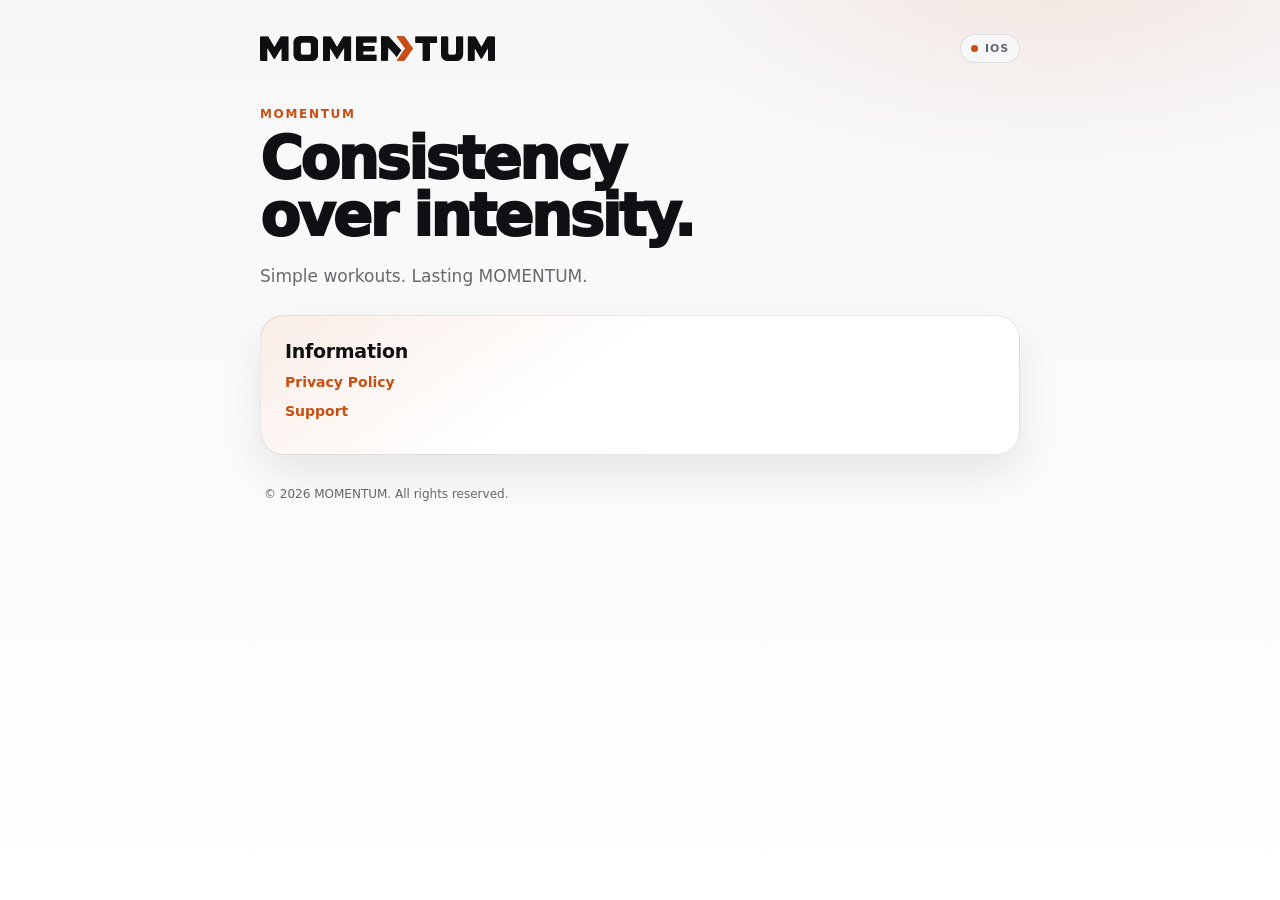
==== index.html @ db58442c "v0.1 Support pages" ====
<!doctype html><html lang="en-GB"><head>
<meta charset="utf-8"><meta name="viewport" content="width=device-width,initial-scale=1">
<meta name="theme-color" content="#0b0b0d">
<title>MOMENTUM</title><link rel="stylesheet" href="assets/site.css"></head>
<body><main class="shell">
<header class="topbar">
<img class="wordmark dark" src="assets/momentum-wordmark-dark.png" alt="MOMENTUM">
<img class="wordmark light" src="assets/momentum-wordmark-light.png" alt="MOMENTUM">
<span class="badge">iOS</span></header>
<section class="hero"><div class="kicker">MOMENTUM</div><h1>Consistency<br>over intensity.</h1>
<p>Simple workouts. Lasting MOMENTUM.</p></section>
<section class="card"><h2>Information</h2><p><a href="privacy/">Privacy Policy</a></p><p><a href="support/">Support</a></p></section>
<footer class="footer"><div>© 2026 MOMENTUM. All rights reserved.</div></footer>
</main></body></html>
---- assets/site.css ----
:root{
  --bg:#0b0b0d;
  --bg2:#101014;
  --card:rgba(25,25,29,.78);
  --card2:rgba(31,31,36,.72);
  --text:#f5f5f7;
  --heading:#ffffff;
  --muted:#a8a8af;
  --divider:rgba(255,255,255,.10);
  --glass-border:rgba(255,255,255,.11);
  --accent:#c84e12;
  --accent2:#e2672b;
  --accent-soft:rgba(200,78,18,.14);
  --shadow:0 18px 46px rgba(0,0,0,.28);
  color-scheme:dark;
}
@media (prefers-color-scheme: light){
  :root{
    --bg:#f7f7f8;
    --bg2:#ffffff;
    --card:rgba(255,255,255,.86);
    --card2:rgba(248,248,250,.9);
    --text:#25252a;
    --heading:#101014;
    --muted:#68686f;
    --divider:rgba(20,20,25,.11);
    --glass-border:rgba(20,20,25,.10);
    --accent-soft:rgba(200,78,18,.10);
    --shadow:0 18px 42px rgba(35,35,45,.10);
    color-scheme:light;
  }
}
*{box-sizing:border-box}
html{background:var(--bg)}
body{
  margin:0;
  min-height:100vh;
  background:
    radial-gradient(680px 340px at 82% -5%, rgba(200,78,18,.11), transparent 62%),
    linear-gradient(180deg,var(--bg),var(--bg2));
  color:var(--text);
  font-family:-apple-system,BlinkMacSystemFont,"SF Pro Text","SF Pro Display",Inter,system-ui,sans-serif;
  -webkit-font-smoothing:antialiased;
}
.shell{width:min(760px,calc(100% - 32px));margin:0 auto;padding:34px 0 64px}
.topbar{display:flex;align-items:center;justify-content:space-between;margin-bottom:44px}
.wordmark{display:block;width:min(235px,62vw);height:auto}
.wordmark.light{display:none}
@media (prefers-color-scheme:light){
  .wordmark.dark{display:none}
  .wordmark.light{display:block}
}
.badge{
  display:inline-flex;align-items:center;gap:7px;
  padding:7px 10px;border:1px solid var(--glass-border);border-radius:999px;
  background:var(--card2);color:var(--muted);font-size:11px;font-weight:800;
  letter-spacing:.08em;text-transform:uppercase
}
.badge::before{content:"";width:7px;height:7px;border-radius:50%;background:var(--accent)}
.hero{margin-bottom:26px}
.kicker{color:var(--accent);font-size:12px;font-weight:900;letter-spacing:.14em;text-transform:uppercase;margin-bottom:10px}
h1{margin:0;color:var(--heading);font-size:clamp(36px,8vw,58px);line-height:.98;letter-spacing:-.045em;font-weight:950}
.hero p{font-size:17px;line-height:1.55;color:var(--muted);margin:18px 0 0;max-width:650px}
.card{
  position:relative;
  padding:24px;
  margin-top:14px;
  border:1px solid var(--glass-border);
  border-radius:24px;
  background:
    linear-gradient(145deg,var(--accent-soft),transparent 42%),
    var(--card);
  box-shadow:var(--shadow);
  -webkit-backdrop-filter:blur(22px) saturate(140%);
  backdrop-filter:blur(22px) saturate(140%);
}
.card h2{font-size:19px;color:var(--heading);margin:0 0 9px;font-weight:900;letter-spacing:-.015em}
.card h3{font-size:15px;color:var(--heading);margin:19px 0 7px;font-weight:850}
.card p,.card li{font-size:14px;line-height:1.6;color:var(--muted)}
.card p{margin:7px 0}
.card ul{padding-left:19px;margin:8px 0}
.card strong{color:var(--text)}
a{color:var(--accent);text-decoration:none;font-weight:750}
a:hover{text-decoration:underline}
.rule{height:1px;background:var(--divider);margin:21px 0}
.meta{display:flex;gap:10px;flex-wrap:wrap;margin-top:16px}
.meta span{font-size:12px;color:var(--muted);padding:7px 10px;border-radius:999px;background:var(--card2);border:1px solid var(--divider)}
.form-grid{display:grid;gap:13px}
label{font-size:12px;color:var(--muted);font-weight:800;letter-spacing:.025em}
input,select,textarea{
  width:100%;margin-top:7px;padding:13px 14px;border-radius:14px;
  border:1px solid var(--glass-border);background:var(--card2);
  color:var(--heading);font:inherit;outline:none
}
textarea{min-height:145px;resize:vertical}
input:focus,select:focus,textarea:focus{border-color:rgba(200,78,18,.72);box-shadow:0 0 0 3px rgba(200,78,18,.10)}
button{
  width:100%;min-height:50px;border-radius:15px;border:1px solid #9f3d0d;
  background:rgba(200,78,18,.18);color:#ef7c43;font:inherit;font-weight:900;
  cursor:pointer;transition:.15s ease
}
button:hover{background:rgba(200,78,18,.24)}
button:disabled{opacity:.6;cursor:wait}
.form-status{min-height:20px;margin-top:12px;font-size:13px;color:var(--muted)}
.form-status.success{color:#64bd79}
.form-status.error{color:#ff6961}
.honeypot{position:absolute!important;left:-9999px!important;opacity:0!important;pointer-events:none!important}
.footer{margin-top:30px;padding:0 4px;color:var(--muted);font-size:12px;line-height:1.6}
.footer-links{display:flex;gap:16px;flex-wrap:wrap;margin-bottom:8px}
.footer a{font-weight:700}
.small-note{font-size:12px!important;color:var(--muted)!important}
@media(max-width:560px){
  .shell{width:min(100% - 22px,760px);padding-top:22px}
  .topbar{margin-bottom:34px}
  .card{padding:19px;border-radius:21px}
}
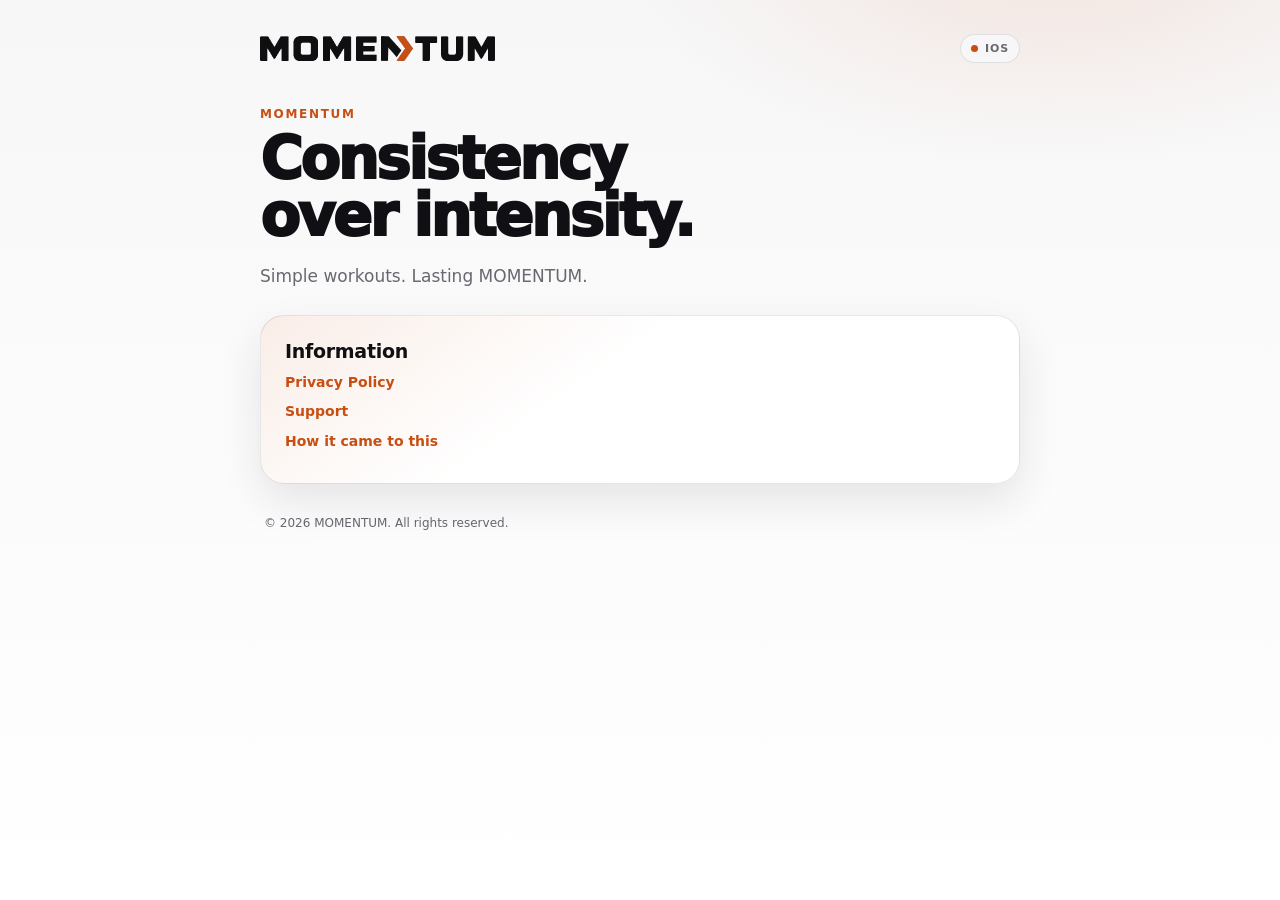
==== commit efb4adaf: "new pages" ====
--- a/index.html
+++ b/index.html
@@ -9,6 +9,6 @@
 <span class="badge">iOS</span></header>
 <section class="hero"><div class="kicker">MOMENTUM</div><h1>Consistency<br>over intensity.</h1>
 <p>Simple workouts. Lasting MOMENTUM.</p></section>
-<section class="card"><h2>Information</h2><p><a href="privacy/">Privacy Policy</a></p><p><a href="support/">Support</a></p></section>
+<section class="card"><h2>Information</h2><p><a href="privacy/">Privacy Policy</a></p><p><a href="support/">Support</a></p><p><a href="story/">How it came to this</a></p></section>
 <footer class="footer"><div>© 2026 MOMENTUM. All rights reserved.</div></footer>
 </main></body></html>
